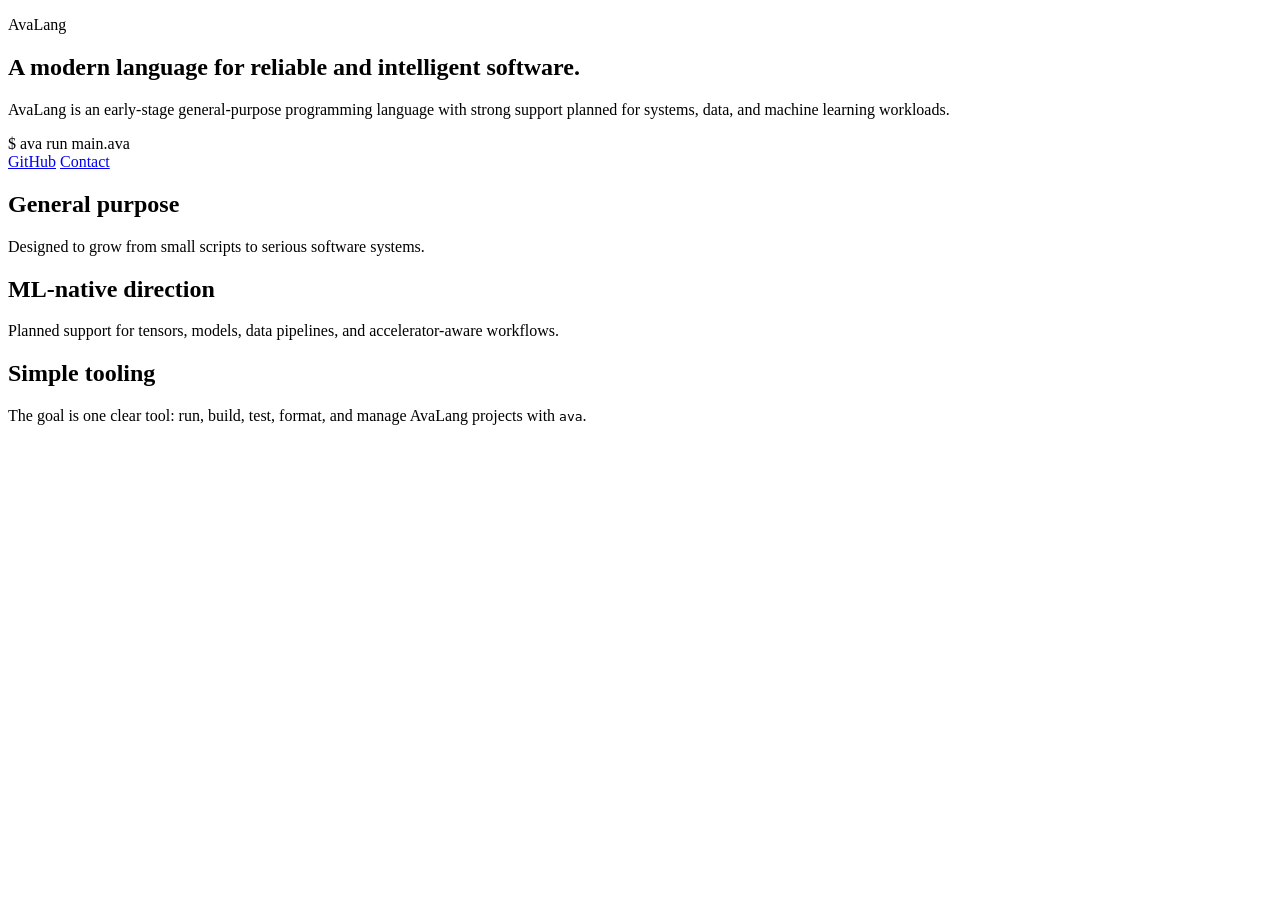
==== index.html @ 32d4e6fb "Add initial index.html for AvaLang project" ====
<!doctype html>
<html lang="en">
<head>
  <meta charset="utf-8" />
  <meta name="viewport" content="width=device-width, initial-scale=1" />
  <title>AvaLang</title>
  <meta name="description" content="AvaLang is a modern general-purpose programming language for reliable systems, data tools, and intelligent applications." />
  <link rel="stylesheet" href="/styles.css" />
</head>
<body>
  <main class="page">
    <section class="hero">
      <p class="eyebrow">AvaLang</p>
      <h1>A modern language for reliable and intelligent software.</h1>
      <p class="lead">
        AvaLang is an early-stage general-purpose programming language with strong support planned for systems, data, and machine learning workloads.
      </p>

      <div class="code">
        <span>$ ava run main.ava</span>
      </div>

      <div class="links">
        <a href="https://github.com/avalang-io">GitHub</a>
        <a href="mailto:io.avalang@gmail.com">Contact</a>
      </div>
    </section>

    <section class="grid">
      <div>
        <h2>General purpose</h2>
        <p>Designed to grow from small scripts to serious software systems.</p>
      </div>
      <div>
        <h2>ML-native direction</h2>
        <p>Planned support for tensors, models, data pipelines, and accelerator-aware workflows.</p>
      </div>
      <div>
        <h2>Simple tooling</h2>
        <p>The goal is one clear tool: run, build, test, format, and manage AvaLang projects with <code>ava</code>.</p>
      </div>
    </section>
  </main>
</body>
</html>
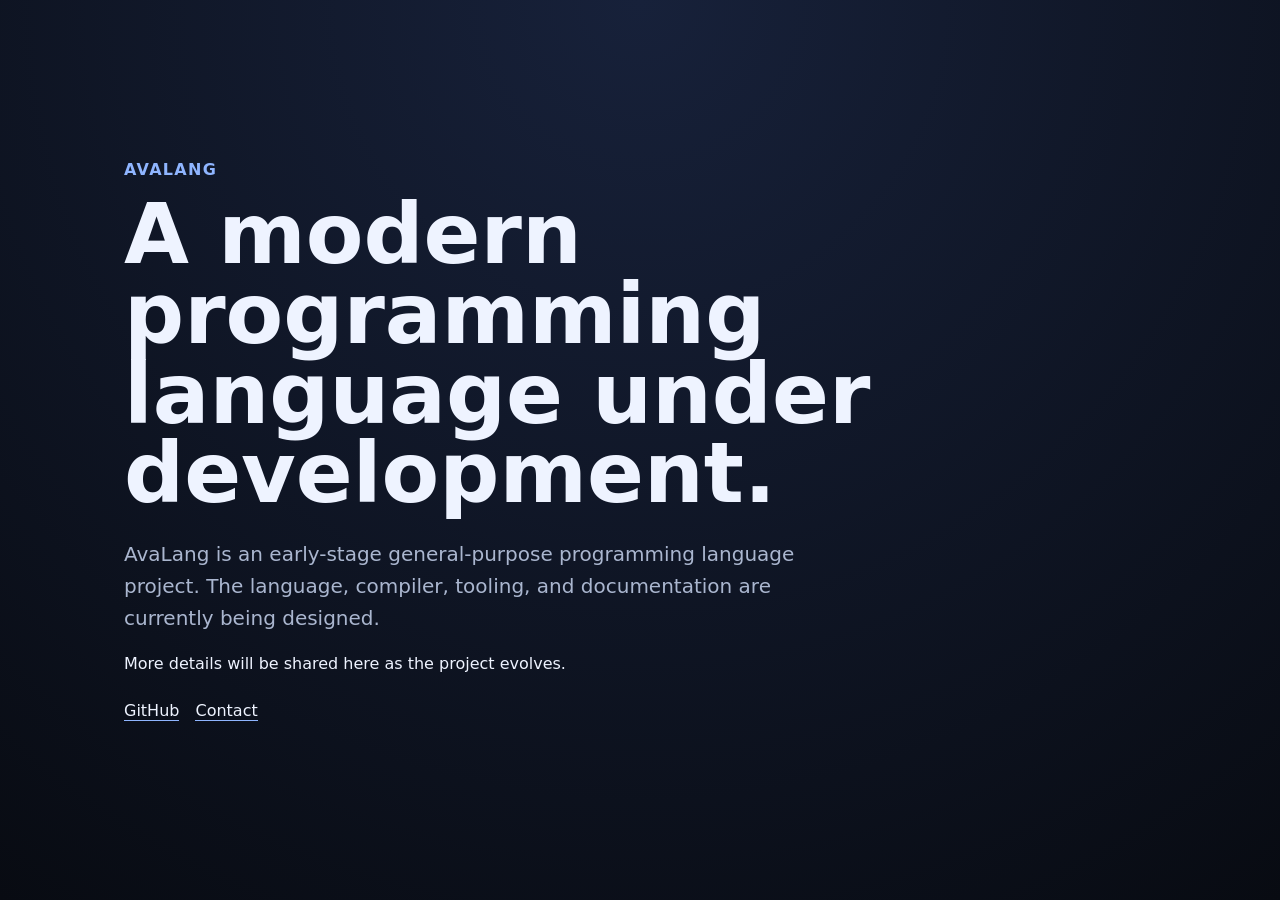
==== commit 3cff131f: "Revise project description and clean up layout Updated the description meta tag and modified introdu" ====
--- a/index.html
+++ b/index.html
@@ -4,42 +4,33 @@
   <meta charset="utf-8" />
   <meta name="viewport" content="width=device-width, initial-scale=1" />
   <title>AvaLang</title>
-  <meta name="description" content="AvaLang is a modern general-purpose programming language for reliable systems, data tools, and intelligent applications." />
+  <meta
+    name="description"
+    content="AvaLang is an early-stage programming language project currently under development."
+  />
   <link rel="stylesheet" href="/styles.css" />
 </head>
 <body>
   <main class="page">
     <section class="hero">
       <p class="eyebrow">AvaLang</p>
-      <h1>A modern language for reliable and intelligent software.</h1>
+
+      <h1>A modern programming language under development.</h1>
+
       <p class="lead">
-        AvaLang is an early-stage general-purpose programming language with strong support planned for systems, data, and machine learning workloads.
+        AvaLang is an early-stage general-purpose programming language project.
+        The language, compiler, tooling, and documentation are currently being designed.
       </p>
 
-      <div class="code">
-        <span>$ ava run main.ava</span>
-      </div>
+      <p class="note">
+        More details will be shared here as the project evolves.
+      </p>
 
       <div class="links">
         <a href="https://github.com/avalang-io">GitHub</a>
         <a href="mailto:io.avalang@gmail.com">Contact</a>
       </div>
     </section>
-
-    <section class="grid">
-      <div>
-        <h2>General purpose</h2>
-        <p>Designed to grow from small scripts to serious software systems.</p>
-      </div>
-      <div>
-        <h2>ML-native direction</h2>
-        <p>Planned support for tensors, models, data pipelines, and accelerator-aware workflows.</p>
-      </div>
-      <div>
-        <h2>Simple tooling</h2>
-        <p>The goal is one clear tool: run, build, test, format, and manage AvaLang projects with <code>ava</code>.</p>
-      </div>
-    </section>
   </main>
 </body>
 </html>
--- a/styles.css
+++ b/styles.css
@@ -0,0 +1,101 @@
+:root {
+  color-scheme: dark;
+  --bg: #080b12;
+  --panel: #101624;
+  --text: #eef3ff;
+  --muted: #aab6cf;
+  --line: #263149;
+}
+
+* {
+  box-sizing: border-box;
+}
+
+body {
+  margin: 0;
+  font-family: Inter, ui-sans-serif, system-ui, -apple-system, BlinkMacSystemFont, "Segoe UI", sans-serif;
+  background: radial-gradient(circle at top, #17213a, var(--bg));
+  color: var(--text);
+}
+
+.page {
+  min-height: 100vh;
+  padding: 64px 24px;
+  max-width: 1080px;
+  margin: 0 auto;
+}
+
+.hero {
+  padding: 80px 0 64px;
+}
+
+.eyebrow {
+  color: #8fb5ff;
+  font-weight: 700;
+  letter-spacing: 0.08em;
+  text-transform: uppercase;
+}
+
+h1 {
+  max-width: 820px;
+  font-size: clamp(44px, 8vw, 84px);
+  line-height: 0.95;
+  margin: 0 0 24px;
+}
+
+.lead {
+  max-width: 680px;
+  font-size: 20px;
+  line-height: 1.6;
+  color: var(--muted);
+}
+
+.code {
+  display: inline-flex;
+  margin-top: 28px;
+  padding: 14px 18px;
+  border: 1px solid var(--line);
+  border-radius: 14px;
+  background: rgba(16, 22, 36, 0.8);
+  font-family: ui-monospace, SFMono-Regular, Menlo, Monaco, Consolas, monospace;
+}
+
+.links {
+  display: flex;
+  gap: 16px;
+  margin-top: 28px;
+}
+
+.links a {
+  color: var(--text);
+  text-decoration: none;
+  border-bottom: 1px solid #8fb5ff;
+}
+
+.grid {
+  display: grid;
+  grid-template-columns: repeat(3, 1fr);
+  gap: 18px;
+}
+
+.grid div {
+  background: rgba(16, 22, 36, 0.7);
+  border: 1px solid var(--line);
+  border-radius: 18px;
+  padding: 24px;
+}
+
+.grid h2 {
+  margin-top: 0;
+}
+
+.grid p {
+  color: var(--muted);
+  line-height: 1.6;
+}
+
+@media (max-width: 760px) {
+  .grid {
+    grid-template-columns: 1fr;
+  }
+}
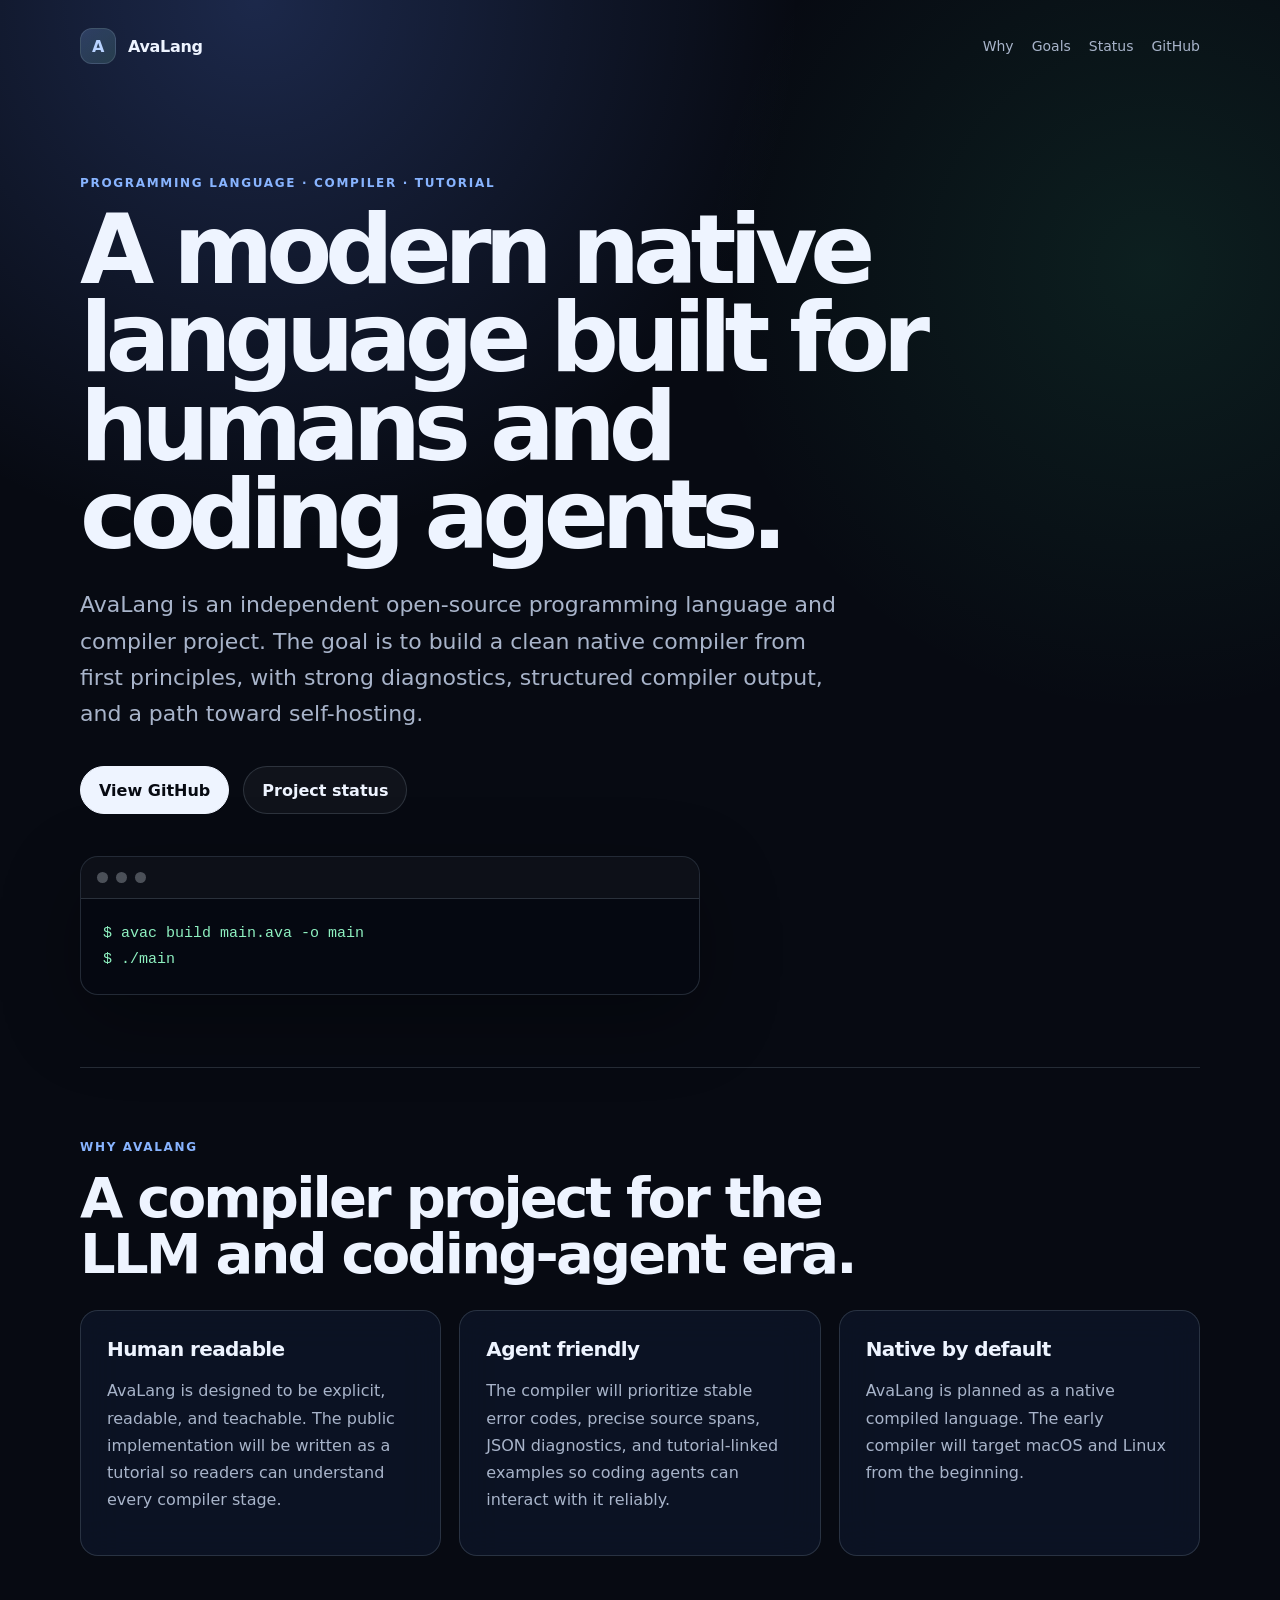
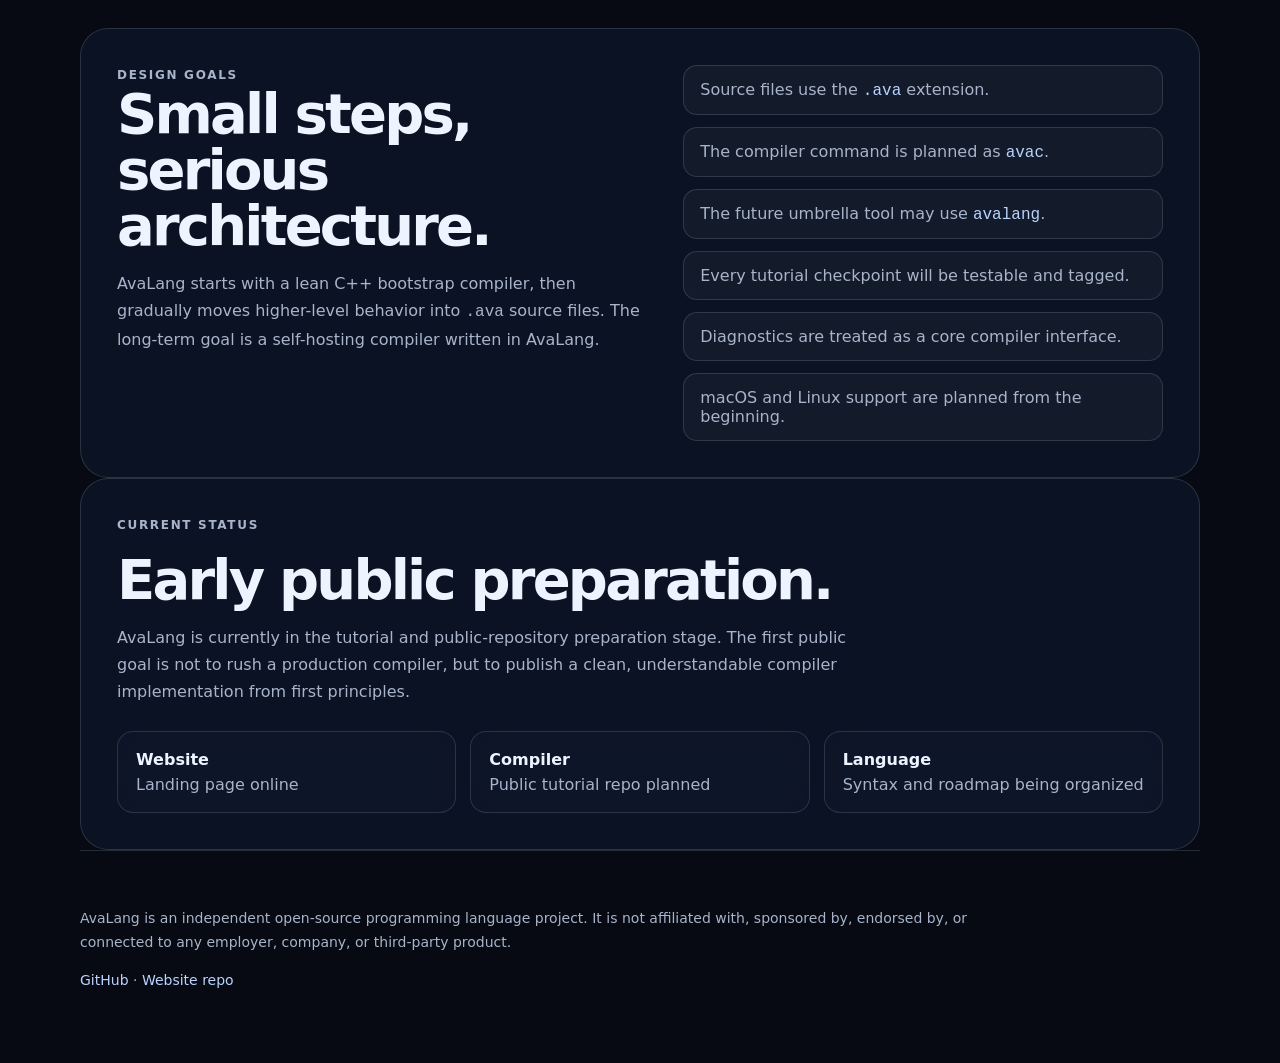
==== commit 5b5fb204: "Update AvaLang landing page" ====
--- a/index.html
+++ b/index.html
@@ -3,34 +3,167 @@
 <head>
   <meta charset="utf-8" />
   <meta name="viewport" content="width=device-width, initial-scale=1" />
+
   <title>AvaLang</title>
   <meta
     name="description"
-    content="AvaLang is an early-stage programming language project currently under development."
+    content="AvaLang is an independent open-source programming language and compiler tutorial project designed for humans and coding agents."
   />
-  <link rel="stylesheet" href="/styles.css" />
+
+  <meta property="og:title" content="AvaLang" />
+  <meta
+    property="og:description"
+    content="A native programming language and compiler tutorial project designed for humans and coding agents."
+  />
+  <meta property="og:type" content="website" />
+  <meta property="og:url" content="https://avalang.io" />
+
+  <link rel="stylesheet" href="styles.css" />
 </head>
+
 <body>
-  <main class="page">
+  <header class="site-header">
+    <a class="brand" href="/">
+      <span class="brand-mark">A</span>
+      <span>AvaLang</span>
+    </a>
+
+    <nav class="nav" aria-label="Main navigation">
+      <a href="#why">Why</a>
+      <a href="#goals">Goals</a>
+      <a href="#status">Status</a>
+      <a href="https://github.com/avalang-io">GitHub</a>
+    </nav>
+  </header>
+
+  <main>
     <section class="hero">
-      <p class="eyebrow">AvaLang</p>
+      <p class="eyebrow">Programming language · Compiler · Tutorial</p>
 
-      <h1>A modern programming language under development.</h1>
+      <h1>A modern native language built for humans and coding agents.</h1>
 
       <p class="lead">
-        AvaLang is an early-stage general-purpose programming language project.
-        The language, compiler, tooling, and documentation are currently being designed.
+        AvaLang is an independent open-source programming language and compiler
+        project. The goal is to build a clean native compiler from first
+        principles, with strong diagnostics, structured compiler output, and a
+        path toward self-hosting.
       </p>
 
-      <p class="note">
-        More details will be shared here as the project evolves.
+      <div class="actions">
+        <a class="button primary" href="https://github.com/avalang-io">
+          View GitHub
+        </a>
+        <a class="button secondary" href="#status">
+          Project status
+        </a>
+      </div>
+
+      <div class="terminal" aria-label="AvaLang command example">
+        <div class="terminal-bar">
+          <span></span>
+          <span></span>
+          <span></span>
+        </div>
+        <pre><code>$ avac build main.ava -o main
+$ ./main</code></pre>
+      </div>
+    </section>
+
+    <section id="why" class="section">
+      <div class="section-heading">
+        <p class="eyebrow">Why AvaLang</p>
+        <h2>A compiler project for the LLM and coding-agent era.</h2>
+      </div>
+
+      <div class="cards">
+        <article class="card">
+          <h3>Human readable</h3>
+          <p>
+            AvaLang is designed to be explicit, readable, and teachable. The
+            public implementation will be written as a tutorial so readers can
+            understand every compiler stage.
+          </p>
+        </article>
+
+        <article class="card">
+          <h3>Agent friendly</h3>
+          <p>
+            The compiler will prioritize stable error codes, precise source
+            spans, JSON diagnostics, and tutorial-linked examples so coding
+            agents can interact with it reliably.
+          </p>
+        </article>
+
+        <article class="card">
+          <h3>Native by default</h3>
+          <p>
+            AvaLang is planned as a native compiled language. The early compiler
+            will target macOS and Linux from the beginning.
+          </p>
+        </article>
+      </div>
+    </section>
+
+    <section id="goals" class="section split">
+      <div>
+        <p class="eyebrow">Design goals</p>
+        <h2>Small steps, serious architecture.</h2>
+        <p>
+          AvaLang starts with a lean C++ bootstrap compiler, then gradually moves
+          higher-level behavior into <code>.ava</code> source files. The long-term
+          goal is a self-hosting compiler written in AvaLang.
+        </p>
+      </div>
+
+      <ul class="feature-list">
+        <li>Source files use the <code>.ava</code> extension.</li>
+        <li>The compiler command is planned as <code>avac</code>.</li>
+        <li>The future umbrella tool may use <code>avalang</code>.</li>
+        <li>Every tutorial checkpoint will be testable and tagged.</li>
+        <li>Diagnostics are treated as a core compiler interface.</li>
+        <li>macOS and Linux support are planned from the beginning.</li>
+      </ul>
+    </section>
+
+    <section id="status" class="section status">
+      <p class="eyebrow">Current status</p>
+      <h2>Early public preparation.</h2>
+      <p>
+        AvaLang is currently in the tutorial and public-repository preparation
+        stage. The first public goal is not to rush a production compiler, but to
+        publish a clean, understandable compiler implementation from first
+        principles.
       </p>
 
-      <div class="links">
-        <a href="https://github.com/avalang-io">GitHub</a>
-        <a href="mailto:io.avalang@gmail.com">Contact</a>
+      <div class="status-grid">
+        <div>
+          <strong>Website</strong>
+          <span>Landing page online</span>
+        </div>
+        <div>
+          <strong>Compiler</strong>
+          <span>Public tutorial repo planned</span>
+        </div>
+        <div>
+          <strong>Language</strong>
+          <span>Syntax and roadmap being organized</span>
+        </div>
       </div>
     </section>
   </main>
+
+  <footer class="site-footer">
+    <p>
+      AvaLang is an independent open-source programming language project. It is
+      not affiliated with, sponsored by, endorsed by, or connected to any
+      employer, company, or third-party product.
+    </p>
+
+    <p>
+      <a href="https://github.com/avalang-io">GitHub</a>
+      <span aria-hidden="true">·</span>
+      <a href="https://github.com/avalang-io/website">Website repo</a>
+    </p>
+  </footer>
 </body>
-</html>
+</html>
--- a/styles.css
+++ b/styles.css
@@ -1,101 +1,392 @@
 :root {
   color-scheme: dark;
-  --bg: #080b12;
-  --panel: #101624;
-  --text: #eef3ff;
-  --muted: #aab6cf;
-  --line: #263149;
+
+  --bg: #070a12;
+  --bg-soft: #0c1220;
+  --panel: rgba(15, 23, 42, 0.72);
+  --panel-strong: rgba(15, 23, 42, 0.92);
+  --text: #eef4ff;
+  --muted: #a8b4ca;
+  --line: rgba(148, 163, 184, 0.22);
+  --accent: #88b4ff;
+  --accent-strong: #b9d3ff;
+  --success: #8ef0c0;
+
+  --radius-lg: 28px;
+  --radius-md: 18px;
+  --shadow: 0 24px 80px rgba(0, 0, 0, 0.32);
 }
 
 * {
   box-sizing: border-box;
 }
 
+html {
+  scroll-behavior: smooth;
+}
+
 body {
   margin: 0;
-  font-family: Inter, ui-sans-serif, system-ui, -apple-system, BlinkMacSystemFont, "Segoe UI", sans-serif;
-  background: radial-gradient(circle at top, #17213a, var(--bg));
+  font-family:
+    Inter,
+    ui-sans-serif,
+    system-ui,
+    -apple-system,
+    BlinkMacSystemFont,
+    "Segoe UI",
+    sans-serif;
+  background:
+    radial-gradient(circle at 20% 0%, rgba(95, 137, 255, 0.24), transparent 34rem),
+    radial-gradient(circle at 90% 10%, rgba(61, 220, 151, 0.1), transparent 28rem),
+    var(--bg);
   color: var(--text);
 }
 
-.page {
-  min-height: 100vh;
-  padding: 64px 24px;
-  max-width: 1080px;
+a {
+  color: inherit;
+}
+
+code,
+pre {
+  font-family:
+    ui-monospace,
+    SFMono-Regular,
+    Menlo,
+    Monaco,
+    Consolas,
+    "Liberation Mono",
+    monospace;
+}
+
+.site-header {
+  width: min(1120px, calc(100% - 40px));
   margin: 0 auto;
+  padding: 28px 0;
+  display: flex;
+  align-items: center;
+  justify-content: space-between;
+  gap: 24px;
+}
+
+.brand {
+  display: inline-flex;
+  align-items: center;
+  gap: 12px;
+  font-weight: 800;
+  letter-spacing: -0.02em;
+  text-decoration: none;
+}
+
+.brand-mark {
+  width: 36px;
+  height: 36px;
+  display: inline-grid;
+  place-items: center;
+  border: 1px solid var(--line);
+  border-radius: 12px;
+  background: linear-gradient(135deg, rgba(136, 180, 255, 0.22), rgba(142, 240, 192, 0.14));
+  color: var(--accent-strong);
+}
+
+.nav {
+  display: flex;
+  align-items: center;
+  gap: 18px;
+  color: var(--muted);
+  font-size: 14px;
+}
+
+.nav a {
+  text-decoration: none;
+}
+
+.nav a:hover {
+  color: var(--text);
+}
+
+.hero,
+.section,
+.site-footer {
+  width: min(1120px, calc(100% - 40px));
+  margin: 0 auto;
 }
 
 .hero {
-  padding: 80px 0 64px;
+  padding: 84px 0 72px;
 }
 
 .eyebrow {
-  color: #8fb5ff;
-  font-weight: 700;
-  letter-spacing: 0.08em;
+  margin: 0 0 16px;
+  color: var(--accent);
+  font-size: 12px;
+  font-weight: 800;
+  letter-spacing: 0.14em;
   text-transform: uppercase;
 }
 
+h1,
+h2,
+h3,
+p {
+  text-wrap: pretty;
+}
+
 h1 {
+  max-width: 930px;
+  margin: 0;
+  font-size: clamp(48px, 9vw, 96px);
+  line-height: 0.92;
+  letter-spacing: -0.075em;
+}
+
+h2 {
+  margin: 0;
+  font-size: clamp(32px, 5vw, 56px);
+  line-height: 1;
+  letter-spacing: -0.05em;
+}
+
+h3 {
+  margin: 0 0 12px;
+  font-size: 20px;
+  letter-spacing: -0.03em;
+}
+
+.lead {
+  max-width: 760px;
+  margin: 28px 0 0;
+  color: var(--muted);
+  font-size: clamp(18px, 2vw, 22px);
+  line-height: 1.65;
+}
+
+.actions {
+  display: flex;
+  flex-wrap: wrap;
+  gap: 14px;
+  margin-top: 34px;
+}
+
+.button {
+  display: inline-flex;
+  align-items: center;
+  justify-content: center;
+  min-height: 48px;
+  padding: 0 18px;
+  border: 1px solid var(--line);
+  border-radius: 999px;
+  font-weight: 750;
+  text-decoration: none;
+}
+
+.button.primary {
+  background: var(--text);
+  color: var(--bg);
+  border-color: var(--text);
+}
+
+.button.secondary {
+  background: rgba(255, 255, 255, 0.04);
+  color: var(--text);
+}
+
+.terminal {
+  max-width: 620px;
+  margin-top: 42px;
+  border: 1px solid var(--line);
+  border-radius: var(--radius-md);
+  background: rgba(5, 9, 18, 0.86);
+  box-shadow: var(--shadow);
+  overflow: hidden;
+}
+
+.terminal-bar {
+  height: 42px;
+  display: flex;
+  align-items: center;
+  gap: 8px;
+  padding: 0 16px;
+  border-bottom: 1px solid var(--line);
+  background: rgba(255, 255, 255, 0.03);
+}
+
+.terminal-bar span {
+  width: 11px;
+  height: 11px;
+  border-radius: 999px;
+  background: rgba(238, 244, 255, 0.28);
+}
+
+.terminal pre {
+  margin: 0;
+  padding: 22px;
+  color: var(--success);
+  font-size: 15px;
+  line-height: 1.7;
+  overflow-x: auto;
+}
+
+.section {
+  padding: 72px 0;
+  border-top: 1px solid var(--line);
+}
+
+.section-heading {
   max-width: 820px;
-  font-size: clamp(44px, 8vw, 84px);
-  line-height: 0.95;
-  margin: 0 0 24px;
-}
-
-.lead {
-  max-width: 680px;
-  font-size: 20px;
-  line-height: 1.6;
-  color: var(--muted);
-}
-
-.code {
-  display: inline-flex;
-  margin-top: 28px;
-  padding: 14px 18px;
+  margin-bottom: 28px;
+}
+
+.cards {
+  display: grid;
+  grid-template-columns: repeat(3, minmax(0, 1fr));
+  gap: 18px;
+}
+
+.card,
+.status,
+.split,
+.status-grid div {
+  border: 1px solid var(--line);
+  background: var(--panel);
+  backdrop-filter: blur(20px);
+}
+
+.card {
+  min-height: 220px;
+  padding: 26px;
+  border-radius: var(--radius-md);
+}
+
+.card p,
+.split p,
+.status p,
+.site-footer p {
+  color: var(--muted);
+  line-height: 1.7;
+}
+
+.split {
+  display: grid;
+  grid-template-columns: 1.05fr 0.95fr;
+  gap: 36px;
+  padding: 36px;
+  border-radius: var(--radius-lg);
+}
+
+.split p {
+  max-width: 560px;
+  margin-bottom: 0;
+}
+
+.feature-list {
+  margin: 0;
+  padding: 0;
+  list-style: none;
+  display: grid;
+  gap: 12px;
+}
+
+.feature-list li {
+  padding: 14px 16px;
   border: 1px solid var(--line);
   border-radius: 14px;
-  background: rgba(16, 22, 36, 0.8);
-  font-family: ui-monospace, SFMono-Regular, Menlo, Monaco, Consolas, monospace;
-}
-
-.links {
-  display: flex;
-  gap: 16px;
-  margin-top: 28px;
-}
-
-.links a {
-  color: var(--text);
+  background: rgba(255, 255, 255, 0.035);
+  color: var(--muted);
+}
+
+.feature-list code {
+  color: var(--accent-strong);
+}
+
+.status {
+  padding: 36px;
+  border-radius: var(--radius-lg);
+}
+
+.status p {
+  max-width: 760px;
+}
+
+.status-grid {
+  display: grid;
+  grid-template-columns: repeat(3, minmax(0, 1fr));
+  gap: 14px;
+  margin-top: 26px;
+}
+
+.status-grid div {
+  padding: 18px;
+  border-radius: 16px;
+}
+
+.status-grid strong,
+.status-grid span {
+  display: block;
+}
+
+.status-grid span {
+  margin-top: 6px;
+  color: var(--muted);
+}
+
+.site-footer {
+  padding: 42px 0 56px;
+  border-top: 1px solid var(--line);
+}
+
+.site-footer p {
+  max-width: 900px;
+  font-size: 14px;
+}
+
+.site-footer a {
+  color: var(--accent-strong);
   text-decoration: none;
-  border-bottom: 1px solid #8fb5ff;
-}
-
-.grid {
-  display: grid;
-  grid-template-columns: repeat(3, 1fr);
-  gap: 18px;
-}
-
-.grid div {
-  background: rgba(16, 22, 36, 0.7);
-  border: 1px solid var(--line);
-  border-radius: 18px;
-  padding: 24px;
-}
-
-.grid h2 {
-  margin-top: 0;
-}
-
-.grid p {
-  color: var(--muted);
-  line-height: 1.6;
-}
-
-@media (max-width: 760px) {
-  .grid {
+}
+
+.site-footer a:hover {
+  text-decoration: underline;
+}
+
+@media (max-width: 860px) {
+  .site-header {
+    align-items: flex-start;
+    flex-direction: column;
+  }
+
+  .nav {
+    flex-wrap: wrap;
+  }
+
+  .hero {
+    padding-top: 52px;
+  }
+
+  .cards,
+  .split,
+  .status-grid {
     grid-template-columns: 1fr;
   }
-}
+
+  .split,
+  .status {
+    padding: 24px;
+  }
+}
+
+@media (max-width: 520px) {
+  .site-header,
+  .hero,
+  .section,
+  .site-footer {
+    width: min(100% - 28px, 1120px);
+  }
+
+  h1 {
+    font-size: clamp(44px, 14vw, 72px);
+  }
+
+  .terminal pre {
+    font-size: 13px;
+  }
+}
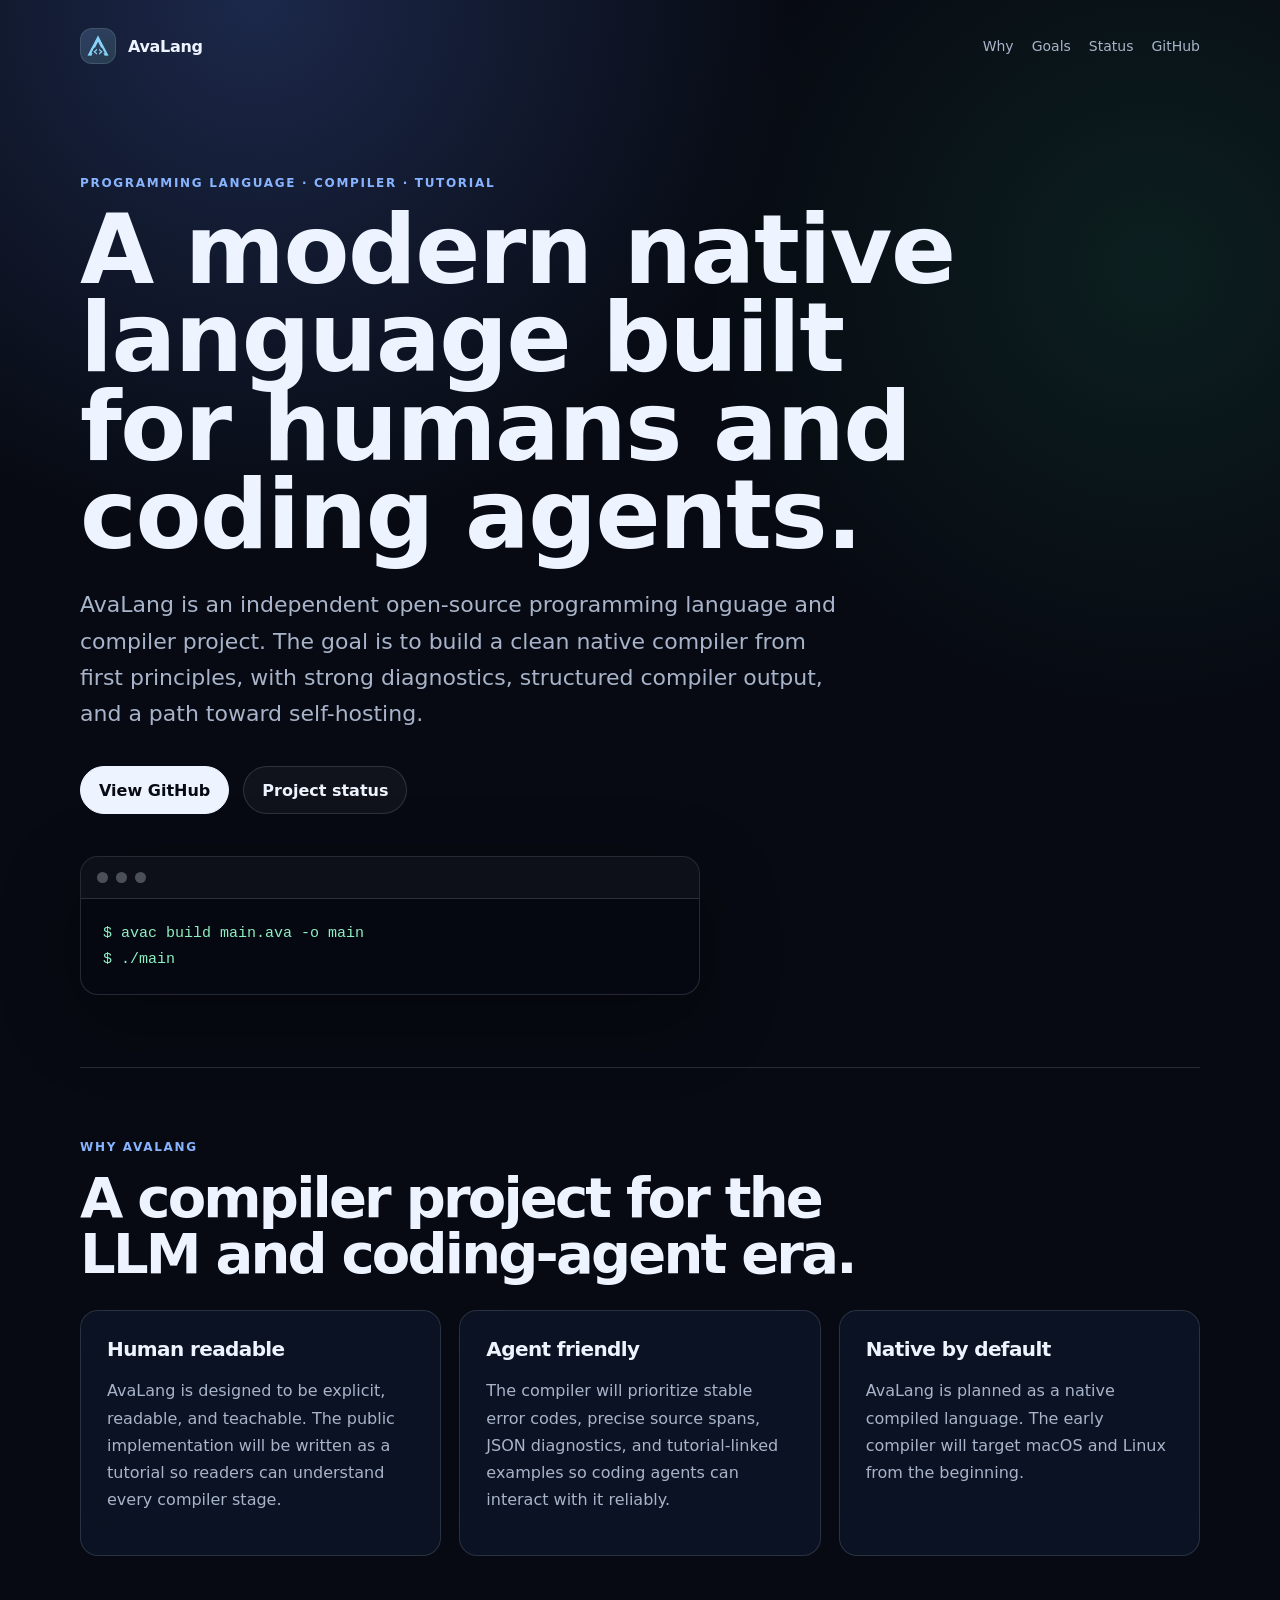
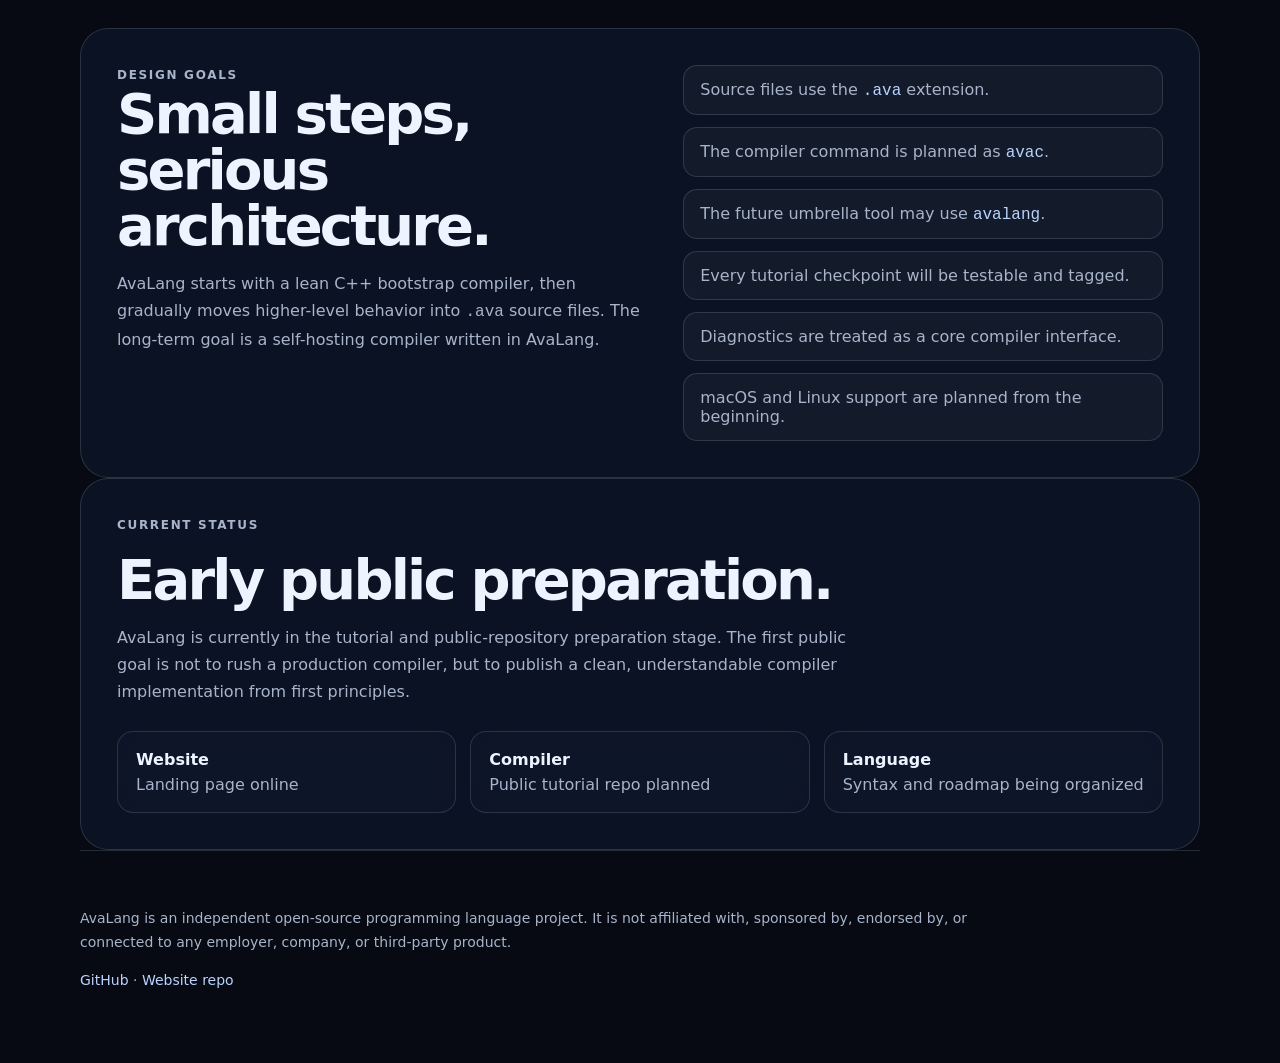
==== commit dbb6b353: "Create Assets Folder" ====
--- a/index.html
+++ b/index.html
@@ -3,7 +3,14 @@
 <head>
   <meta charset="utf-8" />
   <meta name="viewport" content="width=device-width, initial-scale=1" />
-
+  <!-- Standard favicon for browser tabs -->
+  <link rel="icon" type="image/png" sizes="32x32" href="/assets/images/logo-dark/favicons/favicon-32x32.png">
+  
+  <!-- Apple Touch Icon for iOS -->
+  <link rel="apple-touch-icon" sizes="180x180" href="/assets/images/logo-dark/favicons/apple-touch-icon.png">
+  
+  <!-- Web Manifest for Android/PWA -->
+  <link rel="manifest" href="/assets/images/logo-dark/favicons/manifest.webmanifest">
   <title>AvaLang</title>
   <meta
     name="description"
@@ -18,13 +25,15 @@
   <meta property="og:type" content="website" />
   <meta property="og:url" content="https://avalang.io" />
 
-  <link rel="stylesheet" href="styles.css" />
+  <link rel="stylesheet" href="/assets/styles.css" />
 </head>
 
 <body>
   <header class="site-header">
     <a class="brand" href="/">
-      <span class="brand-mark">A</span>
+      <span class="brand-mark">
+        <img src="/assets/images/logo-light/favicons/android-chrome-512x512.png" width="100%" alt="AvaLang logo mark" />
+      </span>
       <span>AvaLang</span>
     </a>
 
--- a/assets/styles.css
+++ b/assets/styles.css
@@ -0,0 +1,397 @@
+:root {
+  color-scheme: dark;
+
+  --bg: #070a12;
+  --bg-soft: #0c1220;
+  --panel: rgba(15, 23, 42, 0.72);
+  --panel-strong: rgba(15, 23, 42, 0.92);
+  --text: #eef4ff;
+  --muted: #a8b4ca;
+  --line: rgba(148, 163, 184, 0.22);
+  --accent: #88b4ff;
+  --accent-strong: #b9d3ff;
+  --success: #8ef0c0;
+
+  --radius-lg: 28px;
+  --radius-md: 18px;
+  --shadow: 0 24px 80px rgba(0, 0, 0, 0.32);
+
+  --brand-blue: #60A5FA;
+  --brand-blue-light: #8EC5FF;
+  --brand-navy: #071120;
+  --brand-text: #EEF4FF;
+}
+
+* {
+  box-sizing: border-box;
+}
+
+html {
+  scroll-behavior: smooth;
+}
+
+body {
+  margin: 0;
+  font-family:
+    Inter,
+    ui-sans-serif,
+    system-ui,
+    -apple-system,
+    BlinkMacSystemFont,
+    "Segoe UI",
+    sans-serif;
+  background:
+    radial-gradient(circle at 20% 0%, rgba(95, 137, 255, 0.24), transparent 34rem),
+    radial-gradient(circle at 90% 10%, rgba(61, 220, 151, 0.1), transparent 28rem),
+    var(--bg);
+  color: var(--text);
+}
+
+a {
+  color: inherit;
+}
+
+code,
+pre {
+  font-family:
+    ui-monospace,
+    SFMono-Regular,
+    Menlo,
+    Monaco,
+    Consolas,
+    "Liberation Mono",
+    monospace;
+}
+
+.site-header {
+  width: min(1120px, calc(100% - 40px));
+  margin: 0 auto;
+  padding: 28px 0;
+  display: flex;
+  align-items: center;
+  justify-content: space-between;
+  gap: 24px;
+}
+
+.brand {
+  display: inline-flex;
+  align-items: center;
+  gap: 12px;
+  font-weight: 800;
+  letter-spacing: -0.02em;
+  text-decoration: none;
+}
+
+.brand-mark {
+  width: 36px;
+  height: 36px;
+  display: inline-grid;
+  place-items: center;
+  border: 1px solid var(--line);
+  border-radius: 12px;
+  background: linear-gradient(135deg, rgba(136, 180, 255, 0.22), rgba(142, 240, 192, 0.14));
+  color: var(--accent-strong);
+}
+
+.nav {
+  display: flex;
+  align-items: center;
+  gap: 18px;
+  color: var(--muted);
+  font-size: 14px;
+}
+
+.nav a {
+  text-decoration: none;
+}
+
+.nav a:hover {
+  color: var(--text);
+}
+
+.hero,
+.section,
+.site-footer {
+  width: min(1120px, calc(100% - 40px));
+  margin: 0 auto;
+}
+
+.hero {
+  padding: 84px 0 72px;
+}
+
+.eyebrow {
+  margin: 0 0 16px;
+  color: var(--accent);
+  font-size: 12px;
+  font-weight: 800;
+  letter-spacing: 0.14em;
+  text-transform: uppercase;
+}
+
+h1,
+h2,
+h3,
+p {
+  text-wrap: pretty;
+}
+
+h1 {
+  max-width: 930px;
+  margin: 0;
+  font-size: clamp(48px, 9vw, 96px);
+  line-height: 0.92;
+  letter-spacing: -0.015em;
+}
+
+h2 {
+  margin: 0;
+  font-size: clamp(32px, 5vw, 56px);
+  line-height: 1;
+  letter-spacing: -0.05em;
+}
+
+h3 {
+  margin: 0 0 12px;
+  font-size: 20px;
+  letter-spacing: -0.03em;
+}
+
+.lead {
+  max-width: 760px;
+  margin: 28px 0 0;
+  color: var(--muted);
+  font-size: clamp(18px, 2vw, 22px);
+  line-height: 1.65;
+}
+
+.actions {
+  display: flex;
+  flex-wrap: wrap;
+  gap: 14px;
+  margin-top: 34px;
+}
+
+.button {
+  display: inline-flex;
+  align-items: center;
+  justify-content: center;
+  min-height: 48px;
+  padding: 0 18px;
+  border: 1px solid var(--line);
+  border-radius: 999px;
+  font-weight: 750;
+  text-decoration: none;
+}
+
+.button.primary {
+  background: var(--text);
+  color: var(--bg);
+  border-color: var(--text);
+}
+
+.button.secondary {
+  background: rgba(255, 255, 255, 0.04);
+  color: var(--text);
+}
+
+.terminal {
+  max-width: 620px;
+  margin-top: 42px;
+  border: 1px solid var(--line);
+  border-radius: var(--radius-md);
+  background: rgba(5, 9, 18, 0.86);
+  box-shadow: var(--shadow);
+  overflow: hidden;
+}
+
+.terminal-bar {
+  height: 42px;
+  display: flex;
+  align-items: center;
+  gap: 8px;
+  padding: 0 16px;
+  border-bottom: 1px solid var(--line);
+  background: rgba(255, 255, 255, 0.03);
+}
+
+.terminal-bar span {
+  width: 11px;
+  height: 11px;
+  border-radius: 999px;
+  background: rgba(238, 244, 255, 0.28);
+}
+
+.terminal pre {
+  margin: 0;
+  padding: 22px;
+  color: var(--success);
+  font-size: 15px;
+  line-height: 1.7;
+  overflow-x: auto;
+}
+
+.section {
+  padding: 72px 0;
+  border-top: 1px solid var(--line);
+}
+
+.section-heading {
+  max-width: 820px;
+  margin-bottom: 28px;
+}
+
+.cards {
+  display: grid;
+  grid-template-columns: repeat(3, minmax(0, 1fr));
+  gap: 18px;
+}
+
+.card,
+.status,
+.split,
+.status-grid div {
+  border: 1px solid var(--line);
+  background: var(--panel);
+  backdrop-filter: blur(20px);
+}
+
+.card {
+  min-height: 220px;
+  padding: 26px;
+  border-radius: var(--radius-md);
+}
+
+.card p,
+.split p,
+.status p,
+.site-footer p {
+  color: var(--muted);
+  line-height: 1.7;
+}
+
+.split {
+  display: grid;
+  grid-template-columns: 1.05fr 0.95fr;
+  gap: 36px;
+  padding: 36px;
+  border-radius: var(--radius-lg);
+}
+
+.split p {
+  max-width: 560px;
+  margin-bottom: 0;
+}
+
+.feature-list {
+  margin: 0;
+  padding: 0;
+  list-style: none;
+  display: grid;
+  gap: 12px;
+}
+
+.feature-list li {
+  padding: 14px 16px;
+  border: 1px solid var(--line);
+  border-radius: 14px;
+  background: rgba(255, 255, 255, 0.035);
+  color: var(--muted);
+}
+
+.feature-list code {
+  color: var(--accent-strong);
+}
+
+.status {
+  padding: 36px;
+  border-radius: var(--radius-lg);
+}
+
+.status p {
+  max-width: 760px;
+}
+
+.status-grid {
+  display: grid;
+  grid-template-columns: repeat(3, minmax(0, 1fr));
+  gap: 14px;
+  margin-top: 26px;
+}
+
+.status-grid div {
+  padding: 18px;
+  border-radius: 16px;
+}
+
+.status-grid strong,
+.status-grid span {
+  display: block;
+}
+
+.status-grid span {
+  margin-top: 6px;
+  color: var(--muted);
+}
+
+.site-footer {
+  padding: 42px 0 56px;
+  border-top: 1px solid var(--line);
+}
+
+.site-footer p {
+  max-width: 900px;
+  font-size: 14px;
+}
+
+.site-footer a {
+  color: var(--accent-strong);
+  text-decoration: none;
+}
+
+.site-footer a:hover {
+  text-decoration: underline;
+}
+
+@media (max-width: 860px) {
+  .site-header {
+    align-items: flex-start;
+    flex-direction: column;
+  }
+
+  .nav {
+    flex-wrap: wrap;
+  }
+
+  .hero {
+    padding-top: 52px;
+  }
+
+  .cards,
+  .split,
+  .status-grid {
+    grid-template-columns: 1fr;
+  }
+
+  .split,
+  .status {
+    padding: 24px;
+  }
+}
+
+@media (max-width: 520px) {
+  .site-header,
+  .hero,
+  .section,
+  .site-footer {
+    width: min(100% - 28px, 1120px);
+  }
+
+  h1 {
+    font-size: clamp(44px, 14vw, 72px);
+  }
+
+  .terminal pre {
+    font-size: 13px;
+  }
+}
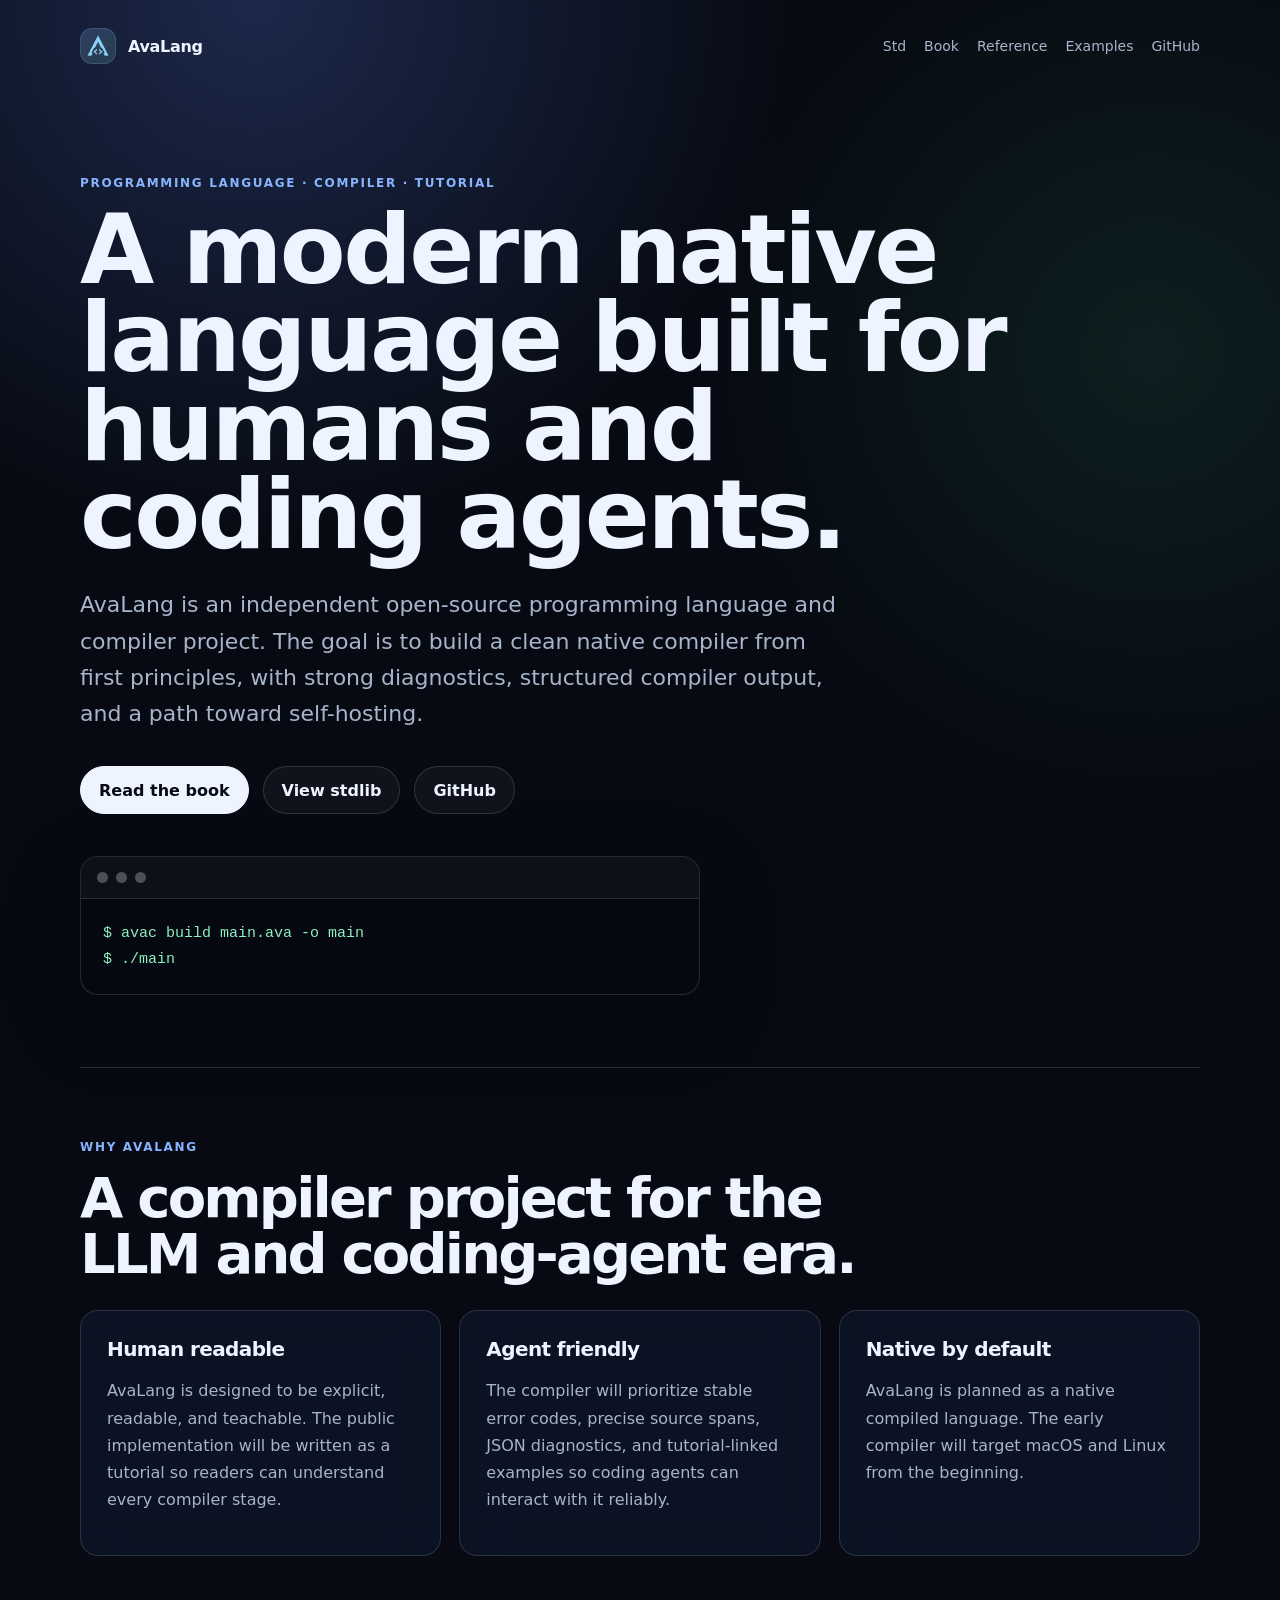
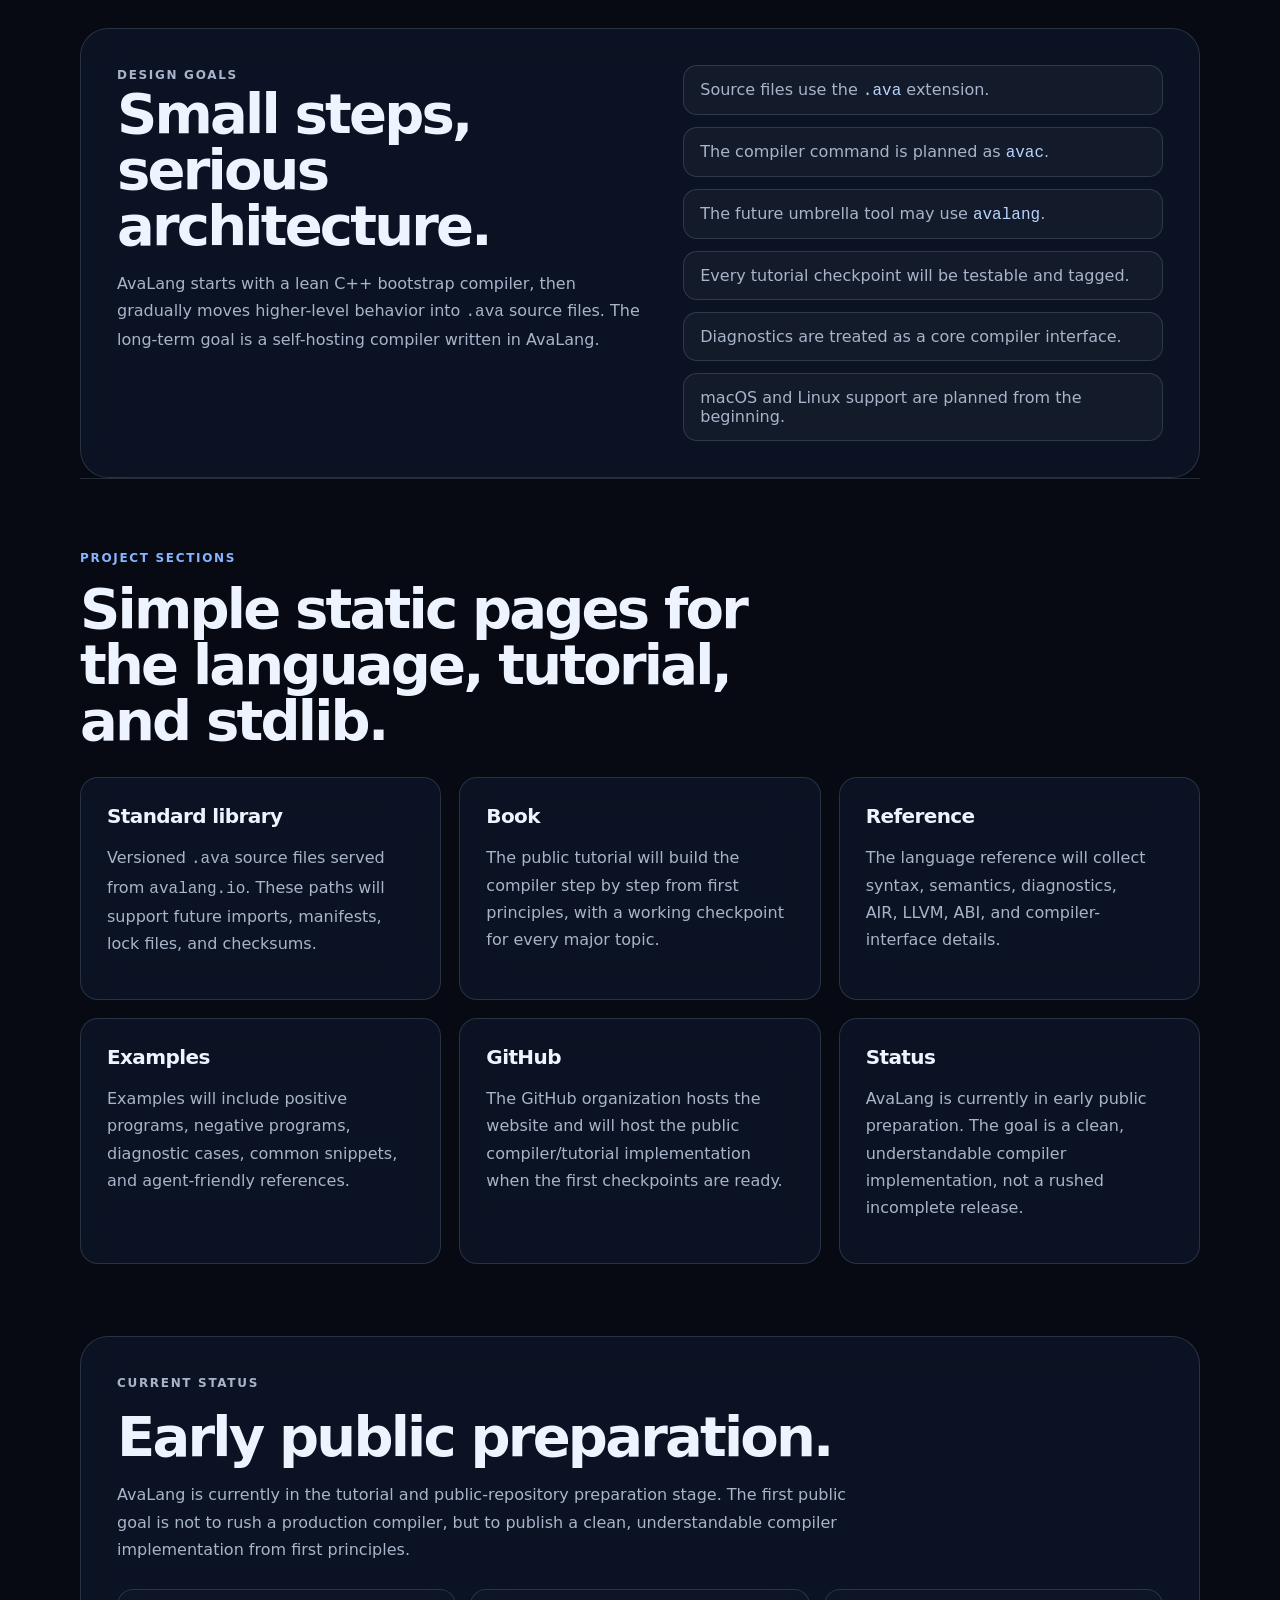
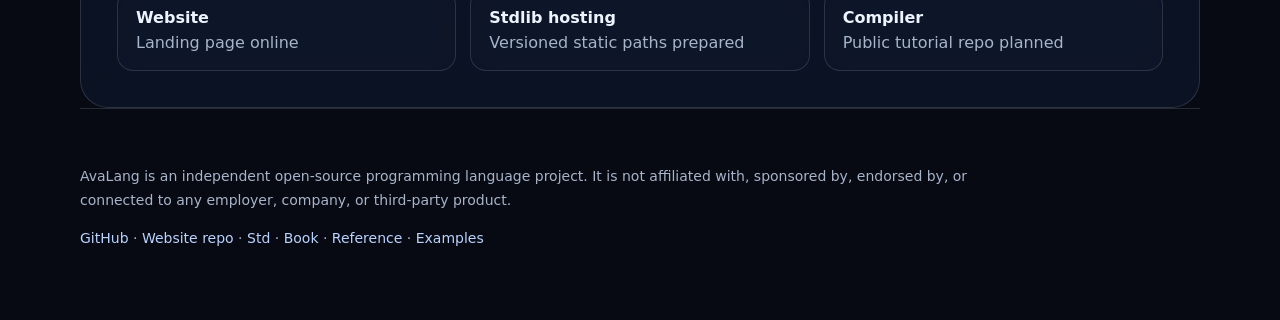
==== commit 90e09e63: "Create Sections" ====
--- a/index.html
+++ b/index.html
@@ -3,14 +3,16 @@
 <head>
   <meta charset="utf-8" />
   <meta name="viewport" content="width=device-width, initial-scale=1" />
+
   <!-- Standard favicon for browser tabs -->
   <link rel="icon" type="image/png" sizes="32x32" href="/assets/images/logo-dark/favicons/favicon-32x32.png">
-  
+
   <!-- Apple Touch Icon for iOS -->
   <link rel="apple-touch-icon" sizes="180x180" href="/assets/images/logo-dark/favicons/apple-touch-icon.png">
-  
+
   <!-- Web Manifest for Android/PWA -->
   <link rel="manifest" href="/assets/images/logo-dark/favicons/manifest.webmanifest">
+
   <title>AvaLang</title>
   <meta
     name="description"
@@ -38,9 +40,10 @@
     </a>
 
     <nav class="nav" aria-label="Main navigation">
-      <a href="#why">Why</a>
-      <a href="#goals">Goals</a>
-      <a href="#status">Status</a>
+      <a href="/std/">Std</a>
+      <a href="/book/">Book</a>
+      <a href="/reference/">Reference</a>
+      <a href="/examples/">Examples</a>
       <a href="https://github.com/avalang-io">GitHub</a>
     </nav>
   </header>
@@ -59,11 +62,14 @@
       </p>
 
       <div class="actions">
-        <a class="button primary" href="https://github.com/avalang-io">
-          View GitHub
+        <a class="button primary" href="/book/">
+          Read the book
         </a>
-        <a class="button secondary" href="#status">
-          Project status
+        <a class="button secondary" href="/std/">
+          View stdlib
+        </a>
+        <a class="button secondary" href="https://github.com/avalang-io">
+          GitHub
         </a>
       </div>
 
@@ -134,6 +140,64 @@
       </ul>
     </section>
 
+    <section class="section">
+      <div class="section-heading">
+        <p class="eyebrow">Project sections</p>
+        <h2>Simple static pages for the language, tutorial, and stdlib.</h2>
+      </div>
+
+      <div class="cards">
+        <article class="card">
+          <h3><a href="/std/">Standard library</a></h3>
+          <p>
+            Versioned <code>.ava</code> source files served from
+            <code>avalang.io</code>. These paths will support future imports,
+            manifests, lock files, and checksums.
+          </p>
+        </article>
+
+        <article class="card">
+          <h3><a href="/book/">Book</a></h3>
+          <p>
+            The public tutorial will build the compiler step by step from first
+            principles, with a working checkpoint for every major topic.
+          </p>
+        </article>
+
+        <article class="card">
+          <h3><a href="/reference/">Reference</a></h3>
+          <p>
+            The language reference will collect syntax, semantics, diagnostics,
+            AIR, LLVM, ABI, and compiler-interface details.
+          </p>
+        </article>
+
+        <article class="card">
+          <h3><a href="/examples/">Examples</a></h3>
+          <p>
+            Examples will include positive programs, negative programs,
+            diagnostic cases, common snippets, and agent-friendly references.
+          </p>
+        </article>
+
+        <article class="card">
+          <h3><a href="https://github.com/avalang-io">GitHub</a></h3>
+          <p>
+            The GitHub organization hosts the website and will host the public
+            compiler/tutorial implementation when the first checkpoints are ready.
+          </p>
+        </article>
+
+        <article class="card">
+          <h3>Status</h3>
+          <p>
+            AvaLang is currently in early public preparation. The goal is a clean,
+            understandable compiler implementation, not a rushed incomplete release.
+          </p>
+        </article>
+      </div>
+    </section>
+
     <section id="status" class="section status">
       <p class="eyebrow">Current status</p>
       <h2>Early public preparation.</h2>
@@ -150,12 +214,12 @@
           <span>Landing page online</span>
         </div>
         <div>
+          <strong>Stdlib hosting</strong>
+          <span>Versioned static paths prepared</span>
+        </div>
+        <div>
           <strong>Compiler</strong>
           <span>Public tutorial repo planned</span>
-        </div>
-        <div>
-          <strong>Language</strong>
-          <span>Syntax and roadmap being organized</span>
         </div>
       </div>
     </section>
@@ -172,7 +236,15 @@
       <a href="https://github.com/avalang-io">GitHub</a>
       <span aria-hidden="true">·</span>
       <a href="https://github.com/avalang-io/website">Website repo</a>
+      <span aria-hidden="true">·</span>
+      <a href="/std/">Std</a>
+      <span aria-hidden="true">·</span>
+      <a href="/book/">Book</a>
+      <span aria-hidden="true">·</span>
+      <a href="/reference/">Reference</a>
+      <span aria-hidden="true">·</span>
+      <a href="/examples/">Examples</a>
     </p>
   </footer>
 </body>
-</html>+</html>
--- a/assets/styles.css
+++ b/assets/styles.css
@@ -15,11 +15,6 @@
   --radius-lg: 28px;
   --radius-md: 18px;
   --shadow: 0 24px 80px rgba(0, 0, 0, 0.32);
-
-  --brand-blue: #60A5FA;
-  --brand-blue-light: #8EC5FF;
-  --brand-navy: #071120;
-  --brand-text: #EEF4FF;
 }
 
 * {
@@ -91,6 +86,20 @@
   border-radius: 12px;
   background: linear-gradient(135deg, rgba(136, 180, 255, 0.22), rgba(142, 240, 192, 0.14));
   color: var(--accent-strong);
+  overflow: hidden;
+}
+
+.brand-mark img,
+.brand-logo {
+  width: 100%;
+  height: 100%;
+  display: block;
+  object-fit: contain;
+}
+
+.brand-logo {
+  width: 36px;
+  height: 36px;
 }
 
 .nav {
@@ -118,6 +127,10 @@
 
 .hero {
   padding: 84px 0 72px;
+}
+
+.page-hero {
+  min-height: 56vh;
 }
 
 .eyebrow {
@@ -141,7 +154,7 @@
   margin: 0;
   font-size: clamp(48px, 9vw, 96px);
   line-height: 0.92;
-  letter-spacing: -0.015em;
+  letter-spacing: -0.0275em;
 }
 
 h2 {
@@ -262,6 +275,15 @@
   border-radius: var(--radius-md);
 }
 
+.card h3 a {
+  color: inherit;
+  text-decoration: none;
+}
+
+.card h3 a:hover {
+  color: var(--accent-strong);
+}
+
 .card p,
 .split p,
 .status p,
@@ -394,4 +416,4 @@
   .terminal pre {
     font-size: 13px;
   }
-}+}
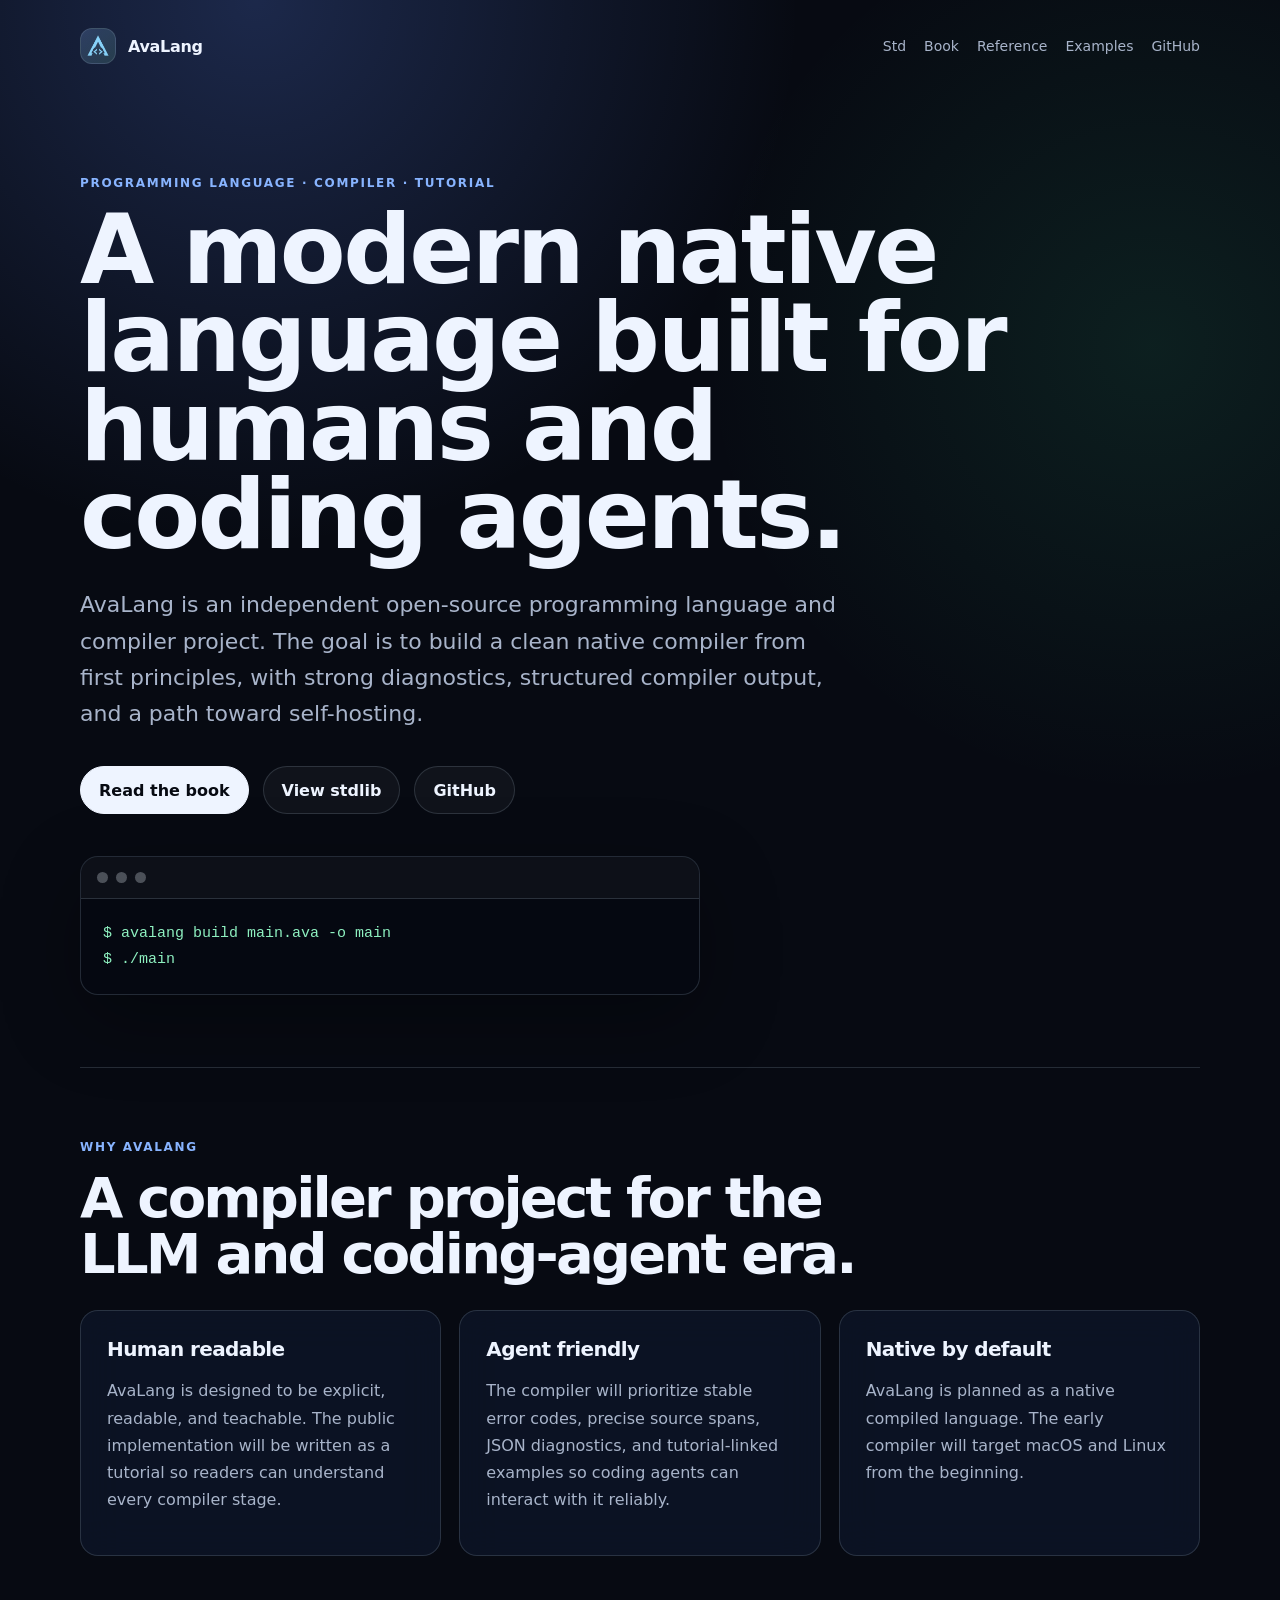
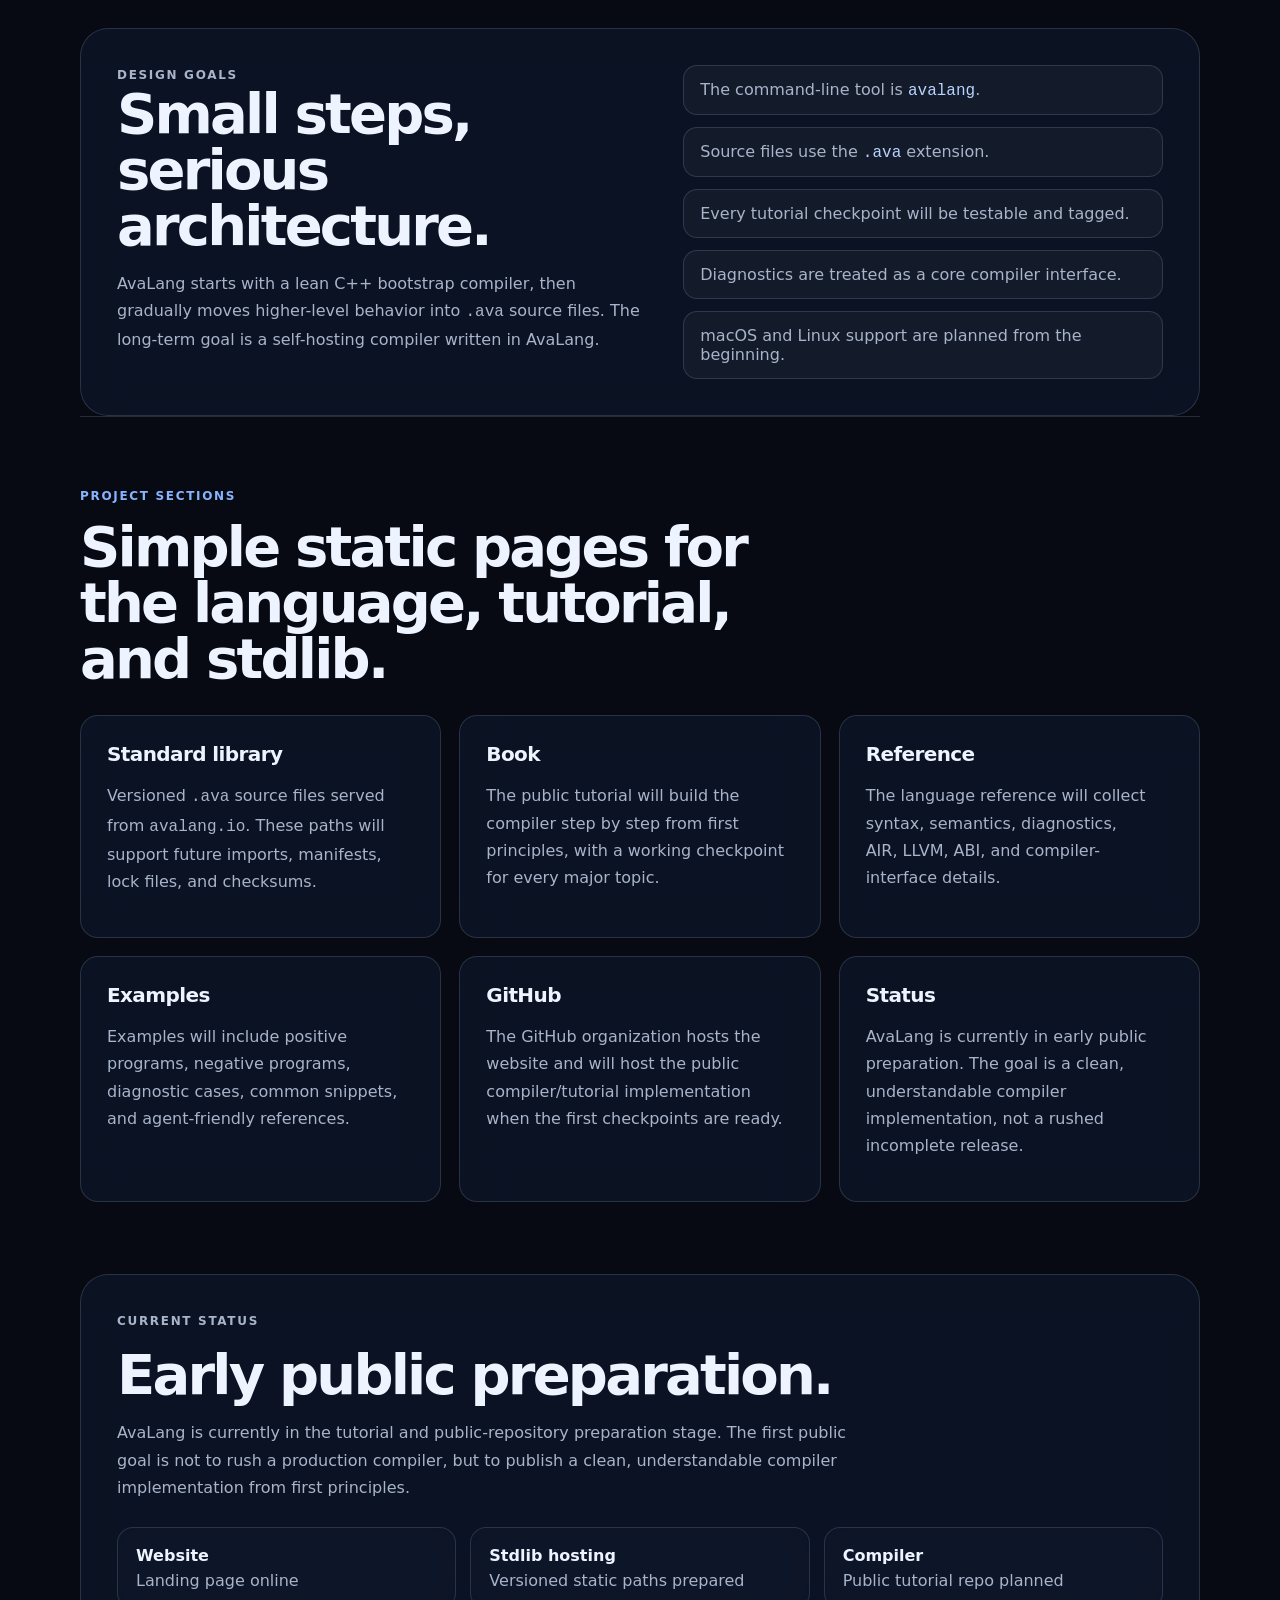
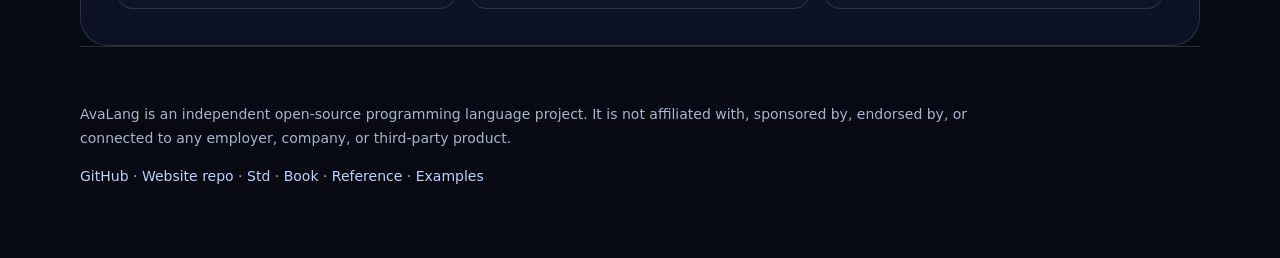
==== commit 8895a075: "refactored" ====
--- a/index.html
+++ b/index.html
@@ -79,7 +79,7 @@
           <span></span>
           <span></span>
         </div>
-        <pre><code>$ avac build main.ava -o main
+        <pre><code>$ avalang build main.ava -o main
 $ ./main</code></pre>
       </div>
     </section>
@@ -131,9 +131,8 @@
       </div>
 
       <ul class="feature-list">
+        <li>The command-line tool is <code>avalang</code>.</li>
         <li>Source files use the <code>.ava</code> extension.</li>
-        <li>The compiler command is planned as <code>avac</code>.</li>
-        <li>The future umbrella tool may use <code>avalang</code>.</li>
         <li>Every tutorial checkpoint will be testable and tagged.</li>
         <li>Diagnostics are treated as a core compiler interface.</li>
         <li>macOS and Linux support are planned from the beginning.</li>
